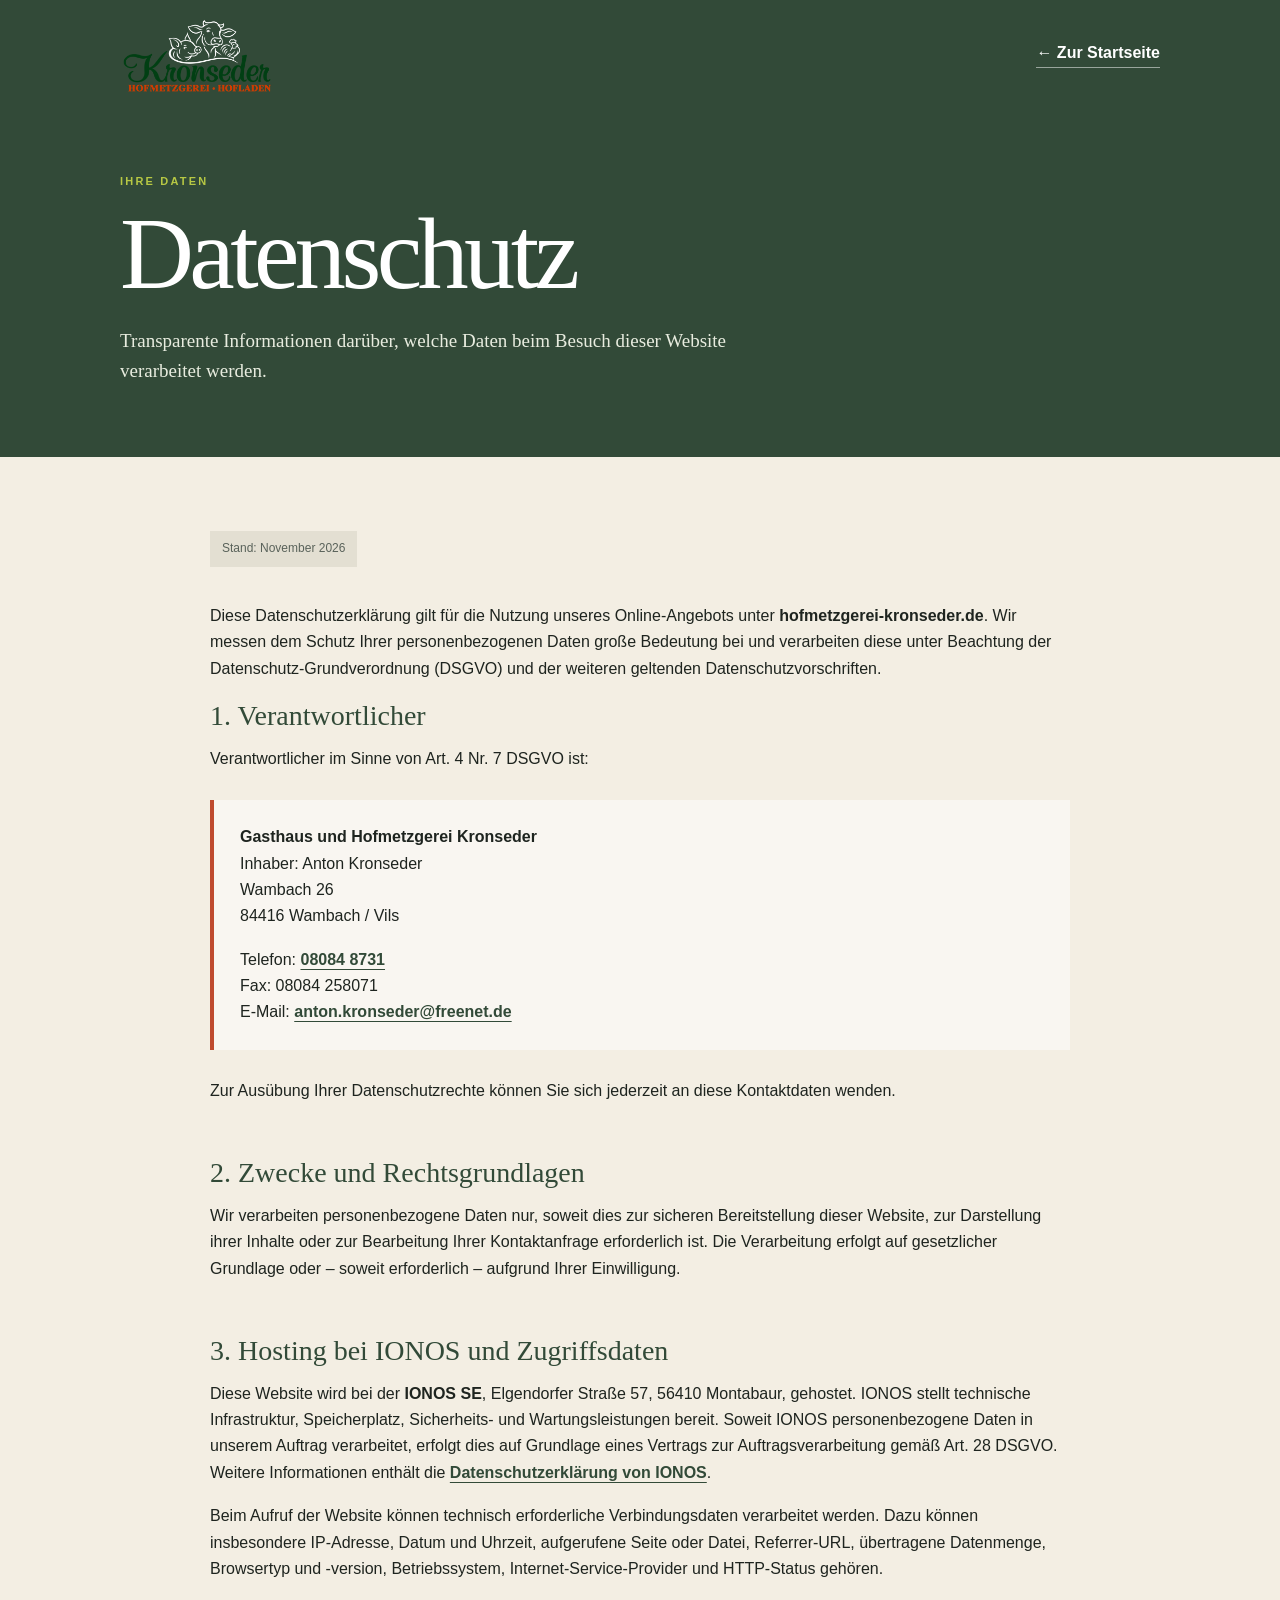
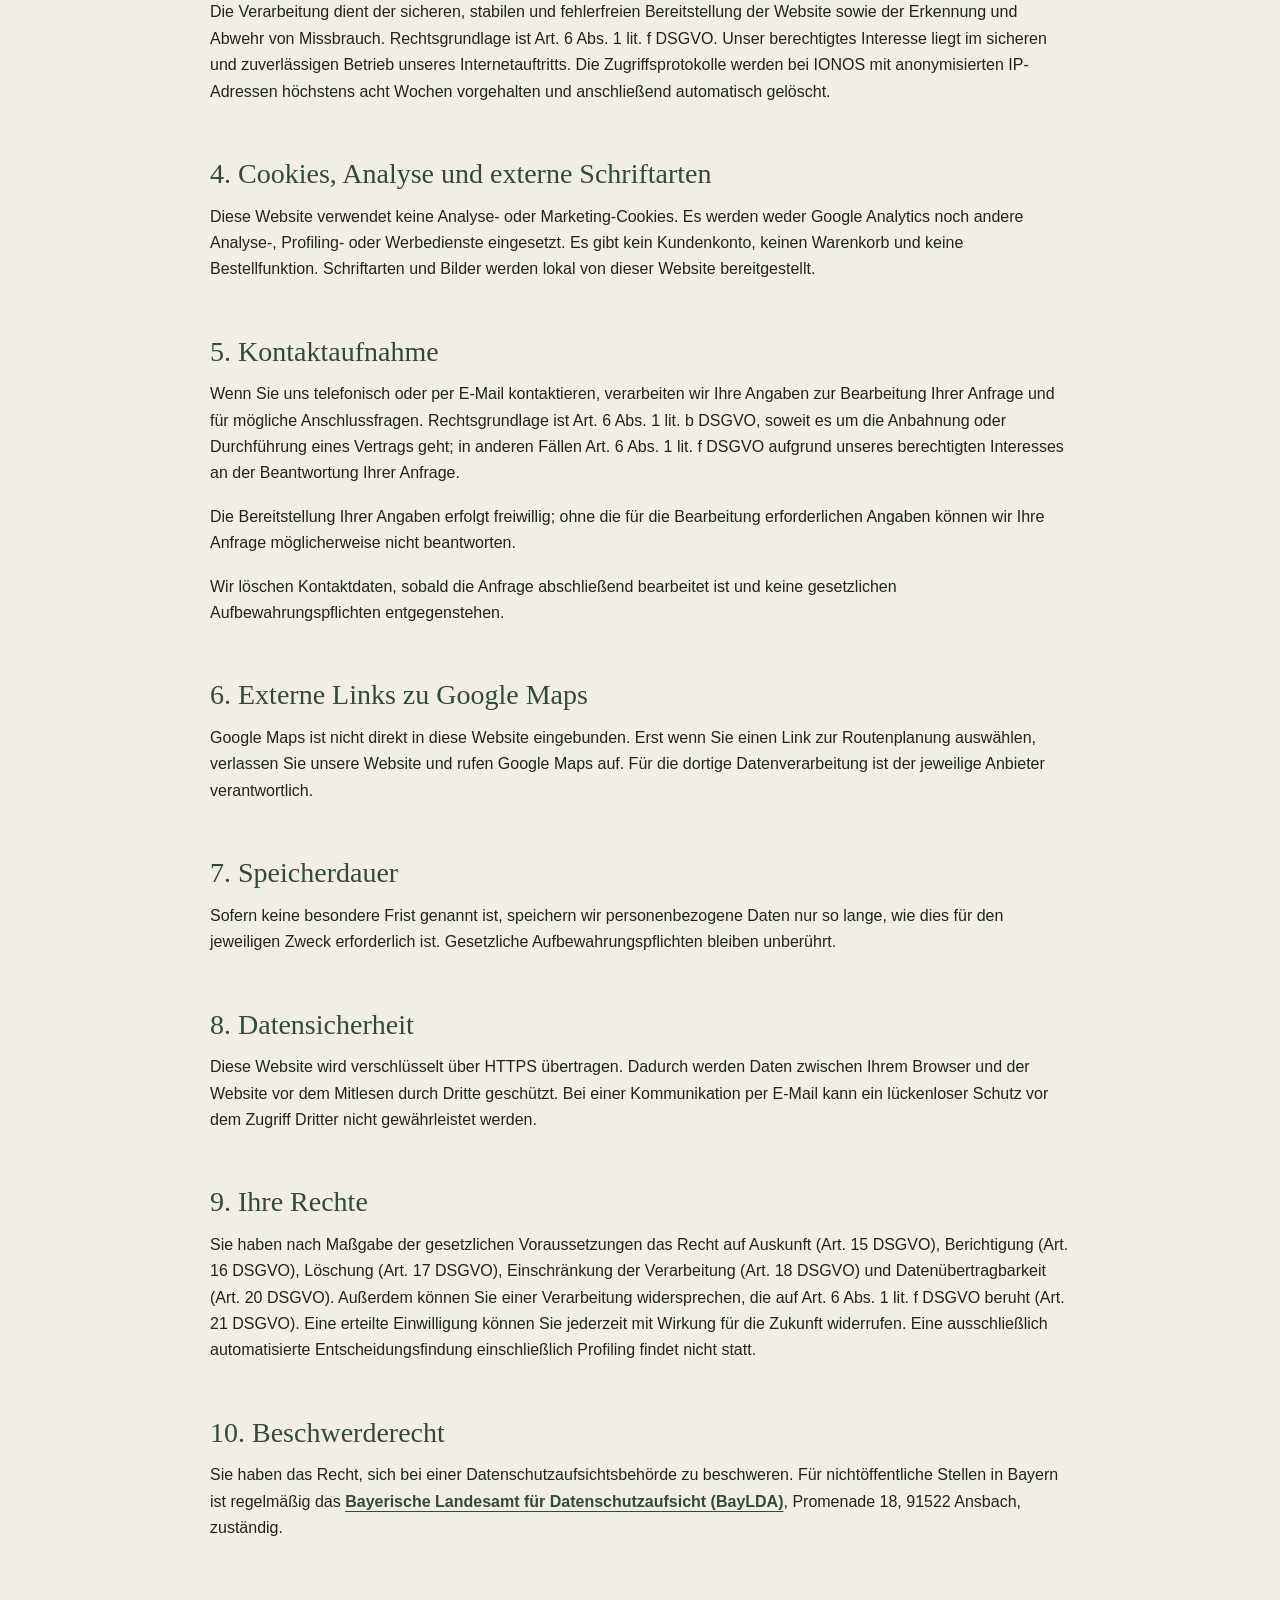
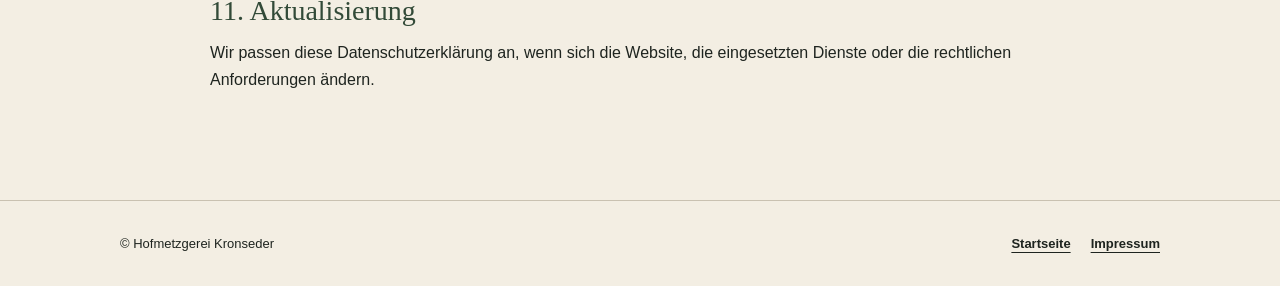
==== site/datenschutz.html @ 896184df "V59_00: Sicherheits-Header (HSTS, CSP u. a.), Inline-Styles in site-overrides.css, Weiterleitung auf" ====
<!doctype html><html lang="de"><head><meta charset="utf-8"><meta name="viewport" content="width=device-width,initial-scale=1"><meta name="description" content="Datenschutzerklärung der Hofmetzgerei Kronseder."><title>Datenschutz · Hofmetzgerei Kronseder</title><link rel="canonical" href="https://hofmetzgerei-kronseder.de/datenschutz.html"><link rel="icon" href="assets/favicon-16.png" type="image/png" sizes="16x16"><link rel="icon" href="assets/favicon-32.png" type="image/png" sizes="32x32"><link rel="apple-touch-icon" href="assets/apple-touch-icon.png" sizes="180x180"><link rel="manifest" href="site.webmanifest"><meta name="theme-color" content="#324a38"><link rel="stylesheet" href="legal.css"></head><body>
<header class="legal-header"><nav class="legal-nav"><a href="index.html"><img src="assets/logo-kronseder-footer-web.png" alt="Kronseder – Hofmetzgerei und Hofladen" width="600" height="300" decoding="async"></a><a class="back" href="index.html">← Zur Startseite</a></nav><div class="hero"><p class="eyebrow">Ihre Daten</p><h1>Datenschutz</h1><p>Transparente Informationen darüber, welche Daten beim Besuch dieser Website verarbeitet werden.</p></div></header>
<main class="legal-main"><span class="meta">Stand: November 2026</span><p>Diese Datenschutzerklärung gilt für die Nutzung unseres Online-Angebots unter <strong>hofmetzgerei-kronseder.de</strong>. Wir messen dem Schutz Ihrer personenbezogenen Daten große Bedeutung bei und verarbeiten diese unter Beachtung der Datenschutz-Grundverordnung (DSGVO) und der weiteren geltenden Datenschutzvorschriften.</p>
<h2>1. Verantwortlicher</h2><p>Verantwortlicher im Sinne von Art. 4 Nr. 7 DSGVO ist:</p><div class="info-box"><p><strong>Gasthaus und Hofmetzgerei Kronseder</strong><br>Inhaber: Anton Kronseder<br>Wambach 26<br>84416 Wambach / Vils</p><p>Telefon: <a href="tel:+4980848731">08084 8731</a><br>Fax: 08084 258071<br>E-Mail: <a href="mailto:anton.kronseder@freenet.de">anton.kronseder@freenet.de</a></p></div><p>Zur Ausübung Ihrer Datenschutzrechte können Sie sich jederzeit an diese Kontaktdaten wenden.</p>
<h2>2. Zwecke und Rechtsgrundlagen</h2><p>Wir verarbeiten personenbezogene Daten nur, soweit dies zur sicheren Bereitstellung dieser Website, zur Darstellung ihrer Inhalte oder zur Bearbeitung Ihrer Kontaktanfrage erforderlich ist. Die Verarbeitung erfolgt auf gesetzlicher Grundlage oder – soweit erforderlich – aufgrund Ihrer Einwilligung.</p>
<h2>3. Hosting bei IONOS und Zugriffsdaten</h2><p>Diese Website wird bei der <strong>IONOS SE</strong>, Elgendorfer Straße 57, 56410 Montabaur, gehostet. IONOS stellt technische Infrastruktur, Speicherplatz, Sicherheits- und Wartungsleistungen bereit. Soweit IONOS personenbezogene Daten in unserem Auftrag verarbeitet, erfolgt dies auf Grundlage eines Vertrags zur Auftragsverarbeitung gemäß Art. 28 DSGVO. Weitere Informationen enthält die <a href="https://www.ionos.de/terms-gtc/datenschutzerklaerung/" target="_blank" rel="noopener">Datenschutzerklärung von IONOS</a>.</p><p>Beim Aufruf der Website können technisch erforderliche Verbindungsdaten verarbeitet werden. Dazu können insbesondere IP-Adresse, Datum und Uhrzeit, aufgerufene Seite oder Datei, Referrer-URL, übertragene Datenmenge, Browsertyp und -version, Betriebssystem, Internet-Service-Provider und HTTP-Status gehören.</p><p>Die Verarbeitung dient der sicheren, stabilen und fehlerfreien Bereitstellung der Website sowie der Erkennung und Abwehr von Missbrauch. Rechtsgrundlage ist Art. 6 Abs. 1 lit. f DSGVO. Unser berechtigtes Interesse liegt im sicheren und zuverlässigen Betrieb unseres Internetauftritts. Die Zugriffsprotokolle werden bei IONOS mit anonymisierten IP-Adressen höchstens acht Wochen vorgehalten und anschließend automatisch gelöscht.</p>
<h2>4. Cookies, Analyse und externe Schriftarten</h2><p>Diese Website verwendet keine Analyse- oder Marketing-Cookies. Es werden weder Google Analytics noch andere Analyse-, Profiling- oder Werbedienste eingesetzt. Es gibt kein Kundenkonto, keinen Warenkorb und keine Bestellfunktion. Schriftarten und Bilder werden lokal von dieser Website bereitgestellt.</p>
<h2>5. Kontaktaufnahme</h2><p>Wenn Sie uns telefonisch oder per E-Mail kontaktieren, verarbeiten wir Ihre Angaben zur Bearbeitung Ihrer Anfrage und für mögliche Anschlussfragen. Rechtsgrundlage ist Art. 6 Abs. 1 lit. b DSGVO, soweit es um die Anbahnung oder Durchführung eines Vertrags geht; in anderen Fällen Art. 6 Abs. 1 lit. f DSGVO aufgrund unseres berechtigten Interesses an der Beantwortung Ihrer Anfrage.</p><p>Die Bereitstellung Ihrer Angaben erfolgt freiwillig; ohne die für die Bearbeitung erforderlichen Angaben können wir Ihre Anfrage möglicherweise nicht beantworten.</p><p>Wir löschen Kontaktdaten, sobald die Anfrage abschließend bearbeitet ist und keine gesetzlichen Aufbewahrungspflichten entgegenstehen.</p>
<h2>6. Externe Links zu Google Maps</h2><p>Google Maps ist nicht direkt in diese Website eingebunden. Erst wenn Sie einen Link zur Routenplanung auswählen, verlassen Sie unsere Website und rufen Google Maps auf. Für die dortige Datenverarbeitung ist der jeweilige Anbieter verantwortlich.</p>
<h2>7. Speicherdauer</h2><p>Sofern keine besondere Frist genannt ist, speichern wir personenbezogene Daten nur so lange, wie dies für den jeweiligen Zweck erforderlich ist. Gesetzliche Aufbewahrungspflichten bleiben unberührt.</p>
<h2>8. Datensicherheit</h2><p>Diese Website wird verschlüsselt über HTTPS übertragen. Dadurch werden Daten zwischen Ihrem Browser und der Website vor dem Mitlesen durch Dritte geschützt. Bei einer Kommunikation per E-Mail kann ein lückenloser Schutz vor dem Zugriff Dritter nicht gewährleistet werden.</p>
<h2>9. Ihre Rechte</h2><p>Sie haben nach Maßgabe der gesetzlichen Voraussetzungen das Recht auf Auskunft (Art. 15 DSGVO), Berichtigung (Art. 16 DSGVO), Löschung (Art. 17 DSGVO), Einschränkung der Verarbeitung (Art. 18 DSGVO) und Datenübertragbarkeit (Art. 20 DSGVO). Außerdem können Sie einer Verarbeitung widersprechen, die auf Art. 6 Abs. 1 lit. f DSGVO beruht (Art. 21 DSGVO). Eine erteilte Einwilligung können Sie jederzeit mit Wirkung für die Zukunft widerrufen. Eine ausschließlich automatisierte Entscheidungsfindung einschließlich Profiling findet nicht statt.</p>
<h2>10. Beschwerderecht</h2><p>Sie haben das Recht, sich bei einer Datenschutzaufsichtsbehörde zu beschweren. Für nichtöffentliche Stellen in Bayern ist regelmäßig das <a href="https://www.lda.bayern.de/de/kontakt.html" target="_blank" rel="noopener">Bayerische Landesamt für Datenschutzaufsicht (BayLDA)</a>, Promenade 18, 91522 Ansbach, zuständig.</p>
<h2>11. Aktualisierung</h2><p>Wir passen diese Datenschutzerklärung an, wenn sich die Website, die eingesetzten Dienste oder die rechtlichen Anforderungen ändern.</p></main>
<footer class="legal-footer"><div class="legal-footer-inner"><span>© Hofmetzgerei Kronseder</span><nav><a href="index.html">Startseite</a><a href="impressum.html">Impressum</a></nav></div></footer></body></html>
---- site/legal.css ----
:root{--cream:#f3eee3;--ink:#1e241f;--green:#324a38;--lime:#b7c844;--rust:#bf4b2f;--line:#c9c1b1}*{box-sizing:border-box}html{scroll-behavior:smooth}body{margin:0;background:var(--cream);color:var(--ink);font-family:Arial,Helvetica,sans-serif;line-height:1.65}.legal-header{background:var(--green);color:white}.legal-nav{width:min(1040px,calc(100% - 40px));margin:auto;min-height:108px;display:flex;align-items:center;justify-content:space-between;gap:28px}.legal-nav img{display:block;width:min(210px,52vw);height:78px;object-fit:contain;object-position:left center}.back{color:white;text-decoration:none;font-weight:800;border-bottom:1px solid rgba(255,255,255,.5)}.hero{width:min(1040px,calc(100% - 40px));margin:auto;padding:64px 0 72px}.eyebrow{margin:0 0 18px;color:var(--lime);font-size:11px;font-weight:800;letter-spacing:.2em;text-transform:uppercase}.hero h1{margin:0;font:400 clamp(3.4rem,8vw,7.5rem)/.9 Georgia,'Times New Roman',serif;letter-spacing:-.045em}.hero p:last-child{max-width:650px;margin:26px 0 0;font:19px/1.55 Georgia,'Times New Roman',serif;color:#e8ecdf}.legal-main{width:min(860px,calc(100% - 40px));margin:0 auto;padding:74px 0 90px}.meta{display:inline-block;margin-bottom:36px;padding:8px 12px;background:#e3dfd2;color:#59625a;font-size:12px}.legal-main h2{margin:52px 0 13px;font:400 28px/1.2 Georgia,'Times New Roman',serif;color:var(--green)}.legal-main h2:first-of-type{margin-top:0}.legal-main p{margin:0 0 17px}.legal-main a{color:var(--green);font-weight:700;text-underline-offset:4px}.info-box{margin:28px 0;padding:24px 26px;border-left:4px solid var(--rust);background:rgba(255,255,255,.52)}.info-box p:last-child{margin-bottom:0}.legal-footer{border-top:1px solid var(--line);padding:32px 20px}.legal-footer-inner{width:min(1040px,100%);margin:auto;display:flex;align-items:center;justify-content:space-between;gap:25px;font-size:13px}.legal-footer nav{display:flex;gap:20px}.legal-footer a{color:var(--ink);font-weight:700;text-underline-offset:4px}@media(max-width:620px){.legal-nav{min-height:90px}.legal-nav img{width:170px;height:64px}.hero{padding:48px 0 56px}.legal-main{padding:56px 0 70px}.legal-footer-inner{align-items:flex-start;flex-direction:column}.legal-footer nav{flex-wrap:wrap}}
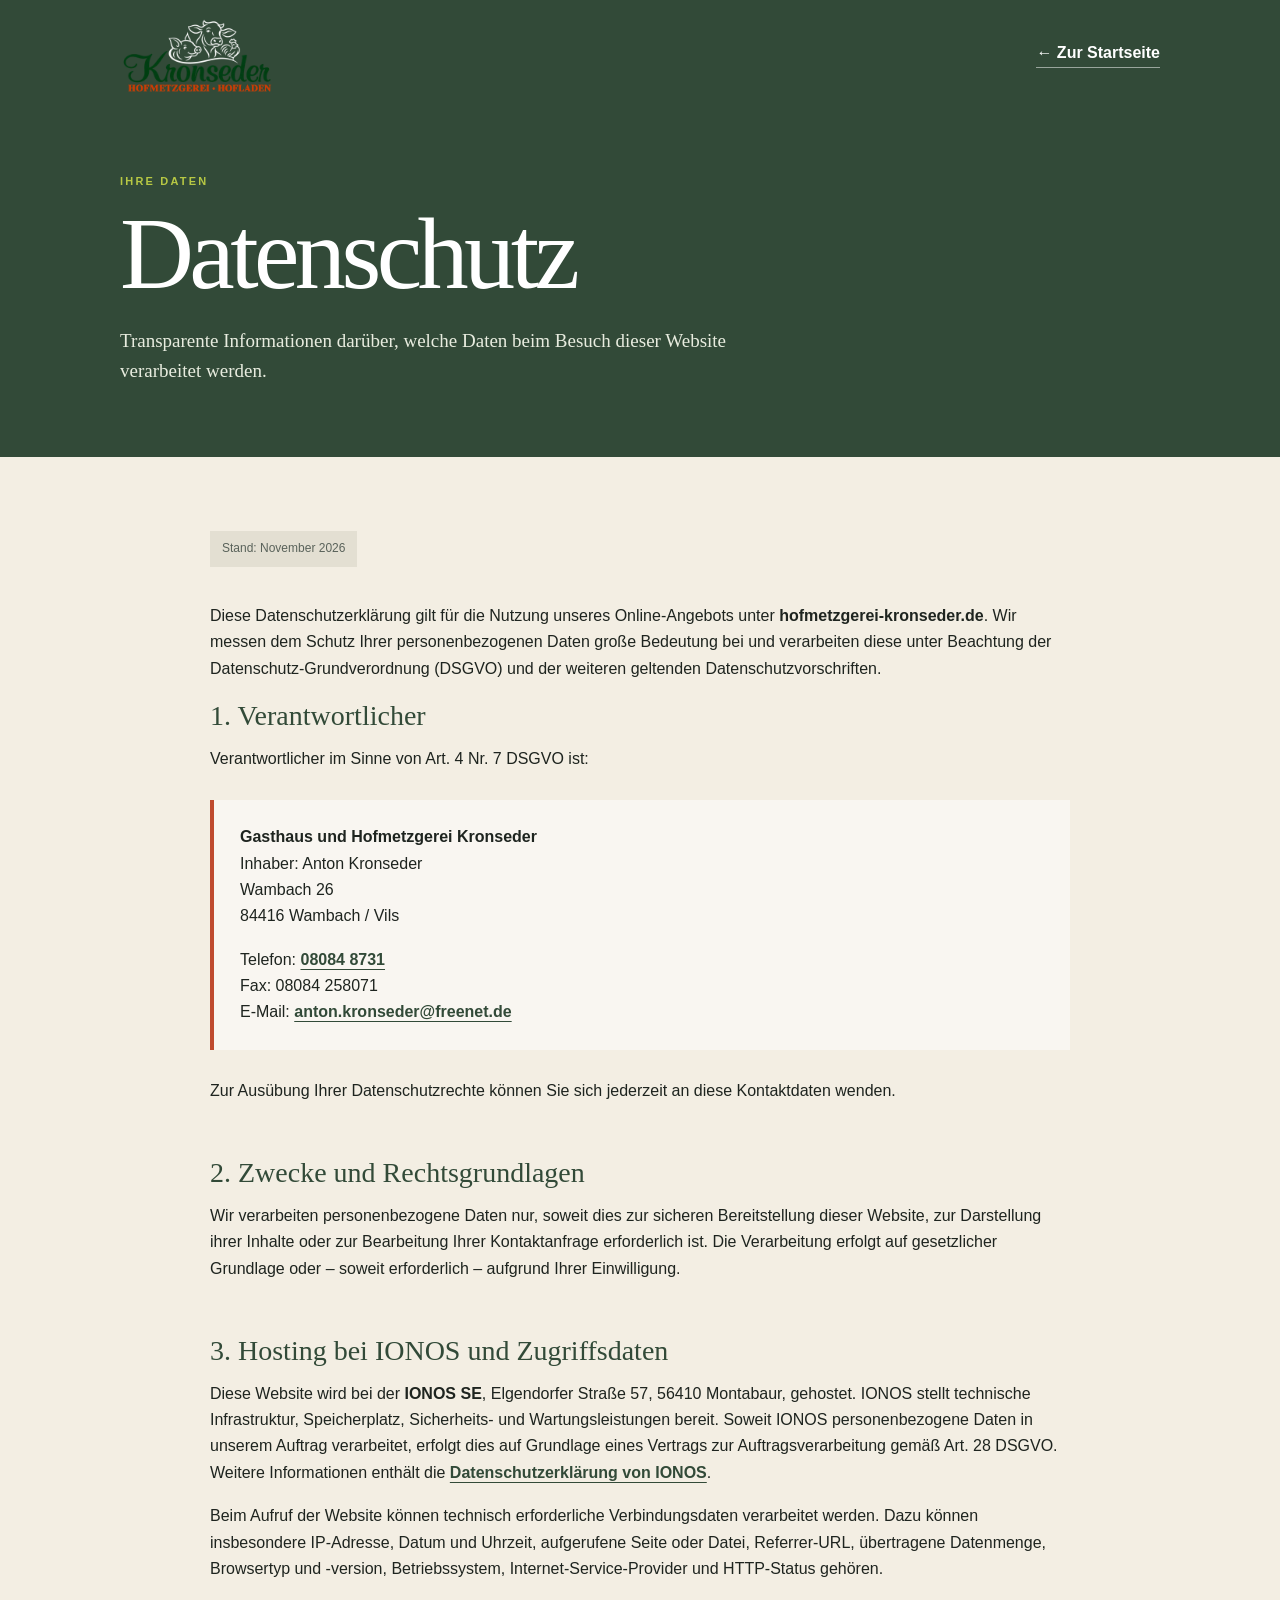
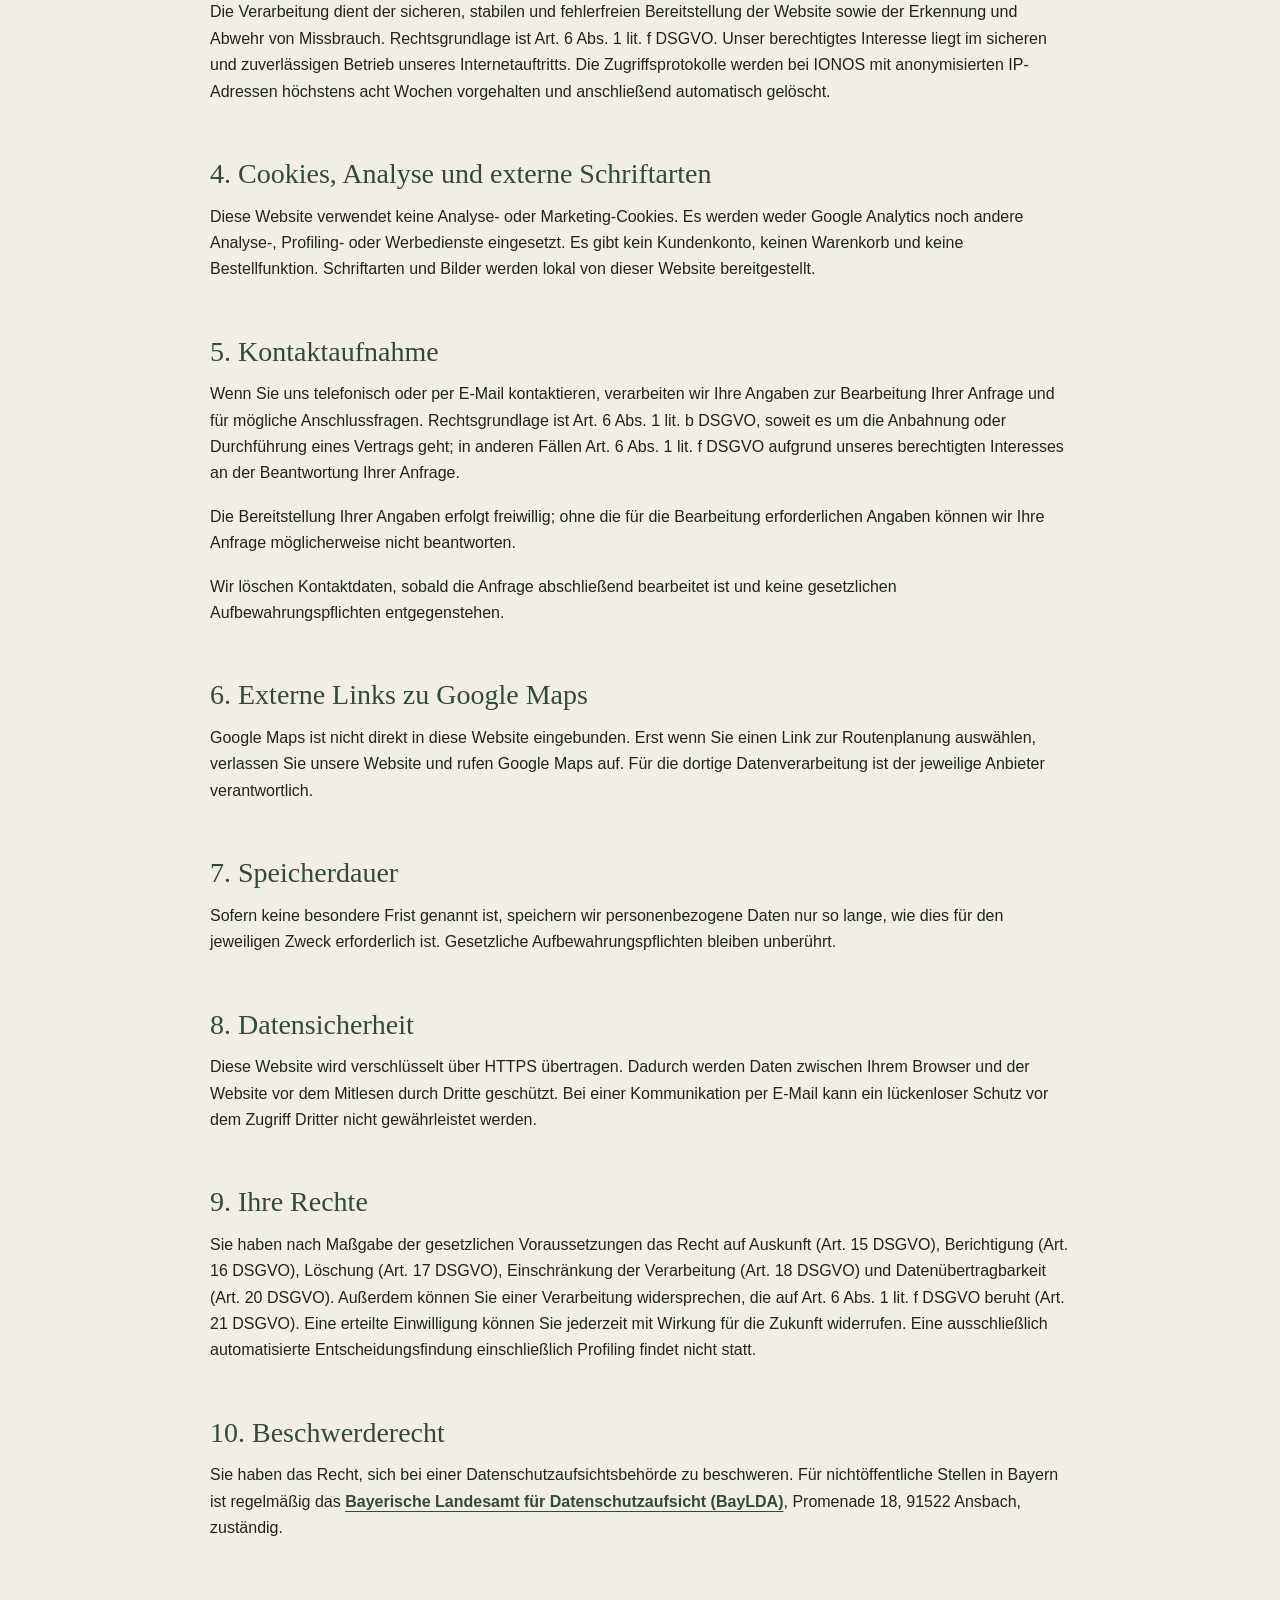
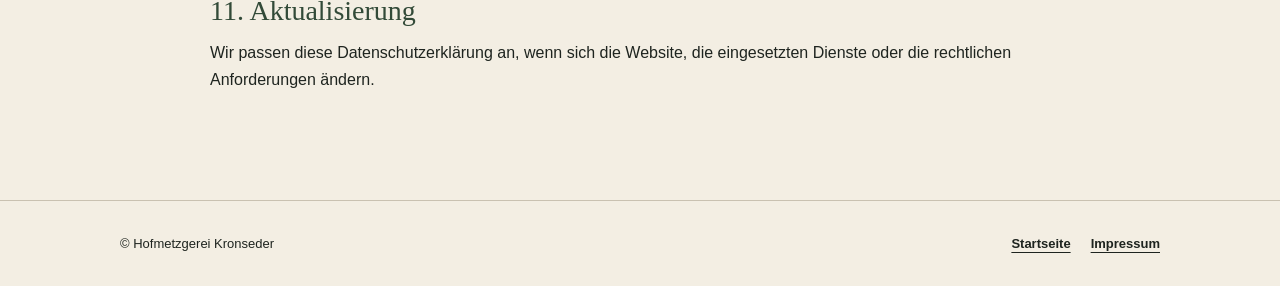
==== commit 832e72ec: "V59_01: Bilder als WebP (3,4 → 0,7 MB), SEO (Titel, Open Graph, JSON-LD, robots.txt, sitemap.xml), K" ====
--- a/site/datenschutz.html
+++ b/site/datenschutz.html
@@ -1,5 +1,5 @@
 <!doctype html><html lang="de"><head><meta charset="utf-8"><meta name="viewport" content="width=device-width,initial-scale=1"><meta name="description" content="Datenschutzerklärung der Hofmetzgerei Kronseder."><title>Datenschutz · Hofmetzgerei Kronseder</title><link rel="canonical" href="https://hofmetzgerei-kronseder.de/datenschutz.html"><link rel="icon" href="assets/favicon-16.png" type="image/png" sizes="16x16"><link rel="icon" href="assets/favicon-32.png" type="image/png" sizes="32x32"><link rel="apple-touch-icon" href="assets/apple-touch-icon.png" sizes="180x180"><link rel="manifest" href="site.webmanifest"><meta name="theme-color" content="#324a38"><link rel="stylesheet" href="legal.css"></head><body>
-<header class="legal-header"><nav class="legal-nav"><a href="index.html"><img src="assets/logo-kronseder-footer-web.png" alt="Kronseder – Hofmetzgerei und Hofladen" width="600" height="300" decoding="async"></a><a class="back" href="index.html">← Zur Startseite</a></nav><div class="hero"><p class="eyebrow">Ihre Daten</p><h1>Datenschutz</h1><p>Transparente Informationen darüber, welche Daten beim Besuch dieser Website verarbeitet werden.</p></div></header>
+<header class="legal-header"><nav class="legal-nav"><a href="index.html"><img src="assets/logo-kronseder-footer-web.webp" alt="Kronseder – Hofmetzgerei und Hofladen" width="400" height="200" decoding="async"></a><a class="back" href="index.html">← Zur Startseite</a></nav><div class="hero"><p class="eyebrow">Ihre Daten</p><h1>Datenschutz</h1><p>Transparente Informationen darüber, welche Daten beim Besuch dieser Website verarbeitet werden.</p></div></header>
 <main class="legal-main"><span class="meta">Stand: November 2026</span><p>Diese Datenschutzerklärung gilt für die Nutzung unseres Online-Angebots unter <strong>hofmetzgerei-kronseder.de</strong>. Wir messen dem Schutz Ihrer personenbezogenen Daten große Bedeutung bei und verarbeiten diese unter Beachtung der Datenschutz-Grundverordnung (DSGVO) und der weiteren geltenden Datenschutzvorschriften.</p>
 <h2>1. Verantwortlicher</h2><p>Verantwortlicher im Sinne von Art. 4 Nr. 7 DSGVO ist:</p><div class="info-box"><p><strong>Gasthaus und Hofmetzgerei Kronseder</strong><br>Inhaber: Anton Kronseder<br>Wambach 26<br>84416 Wambach / Vils</p><p>Telefon: <a href="tel:+4980848731">08084 8731</a><br>Fax: 08084 258071<br>E-Mail: <a href="mailto:anton.kronseder@freenet.de">anton.kronseder@freenet.de</a></p></div><p>Zur Ausübung Ihrer Datenschutzrechte können Sie sich jederzeit an diese Kontaktdaten wenden.</p>
 <h2>2. Zwecke und Rechtsgrundlagen</h2><p>Wir verarbeiten personenbezogene Daten nur, soweit dies zur sicheren Bereitstellung dieser Website, zur Darstellung ihrer Inhalte oder zur Bearbeitung Ihrer Kontaktanfrage erforderlich ist. Die Verarbeitung erfolgt auf gesetzlicher Grundlage oder – soweit erforderlich – aufgrund Ihrer Einwilligung.</p>
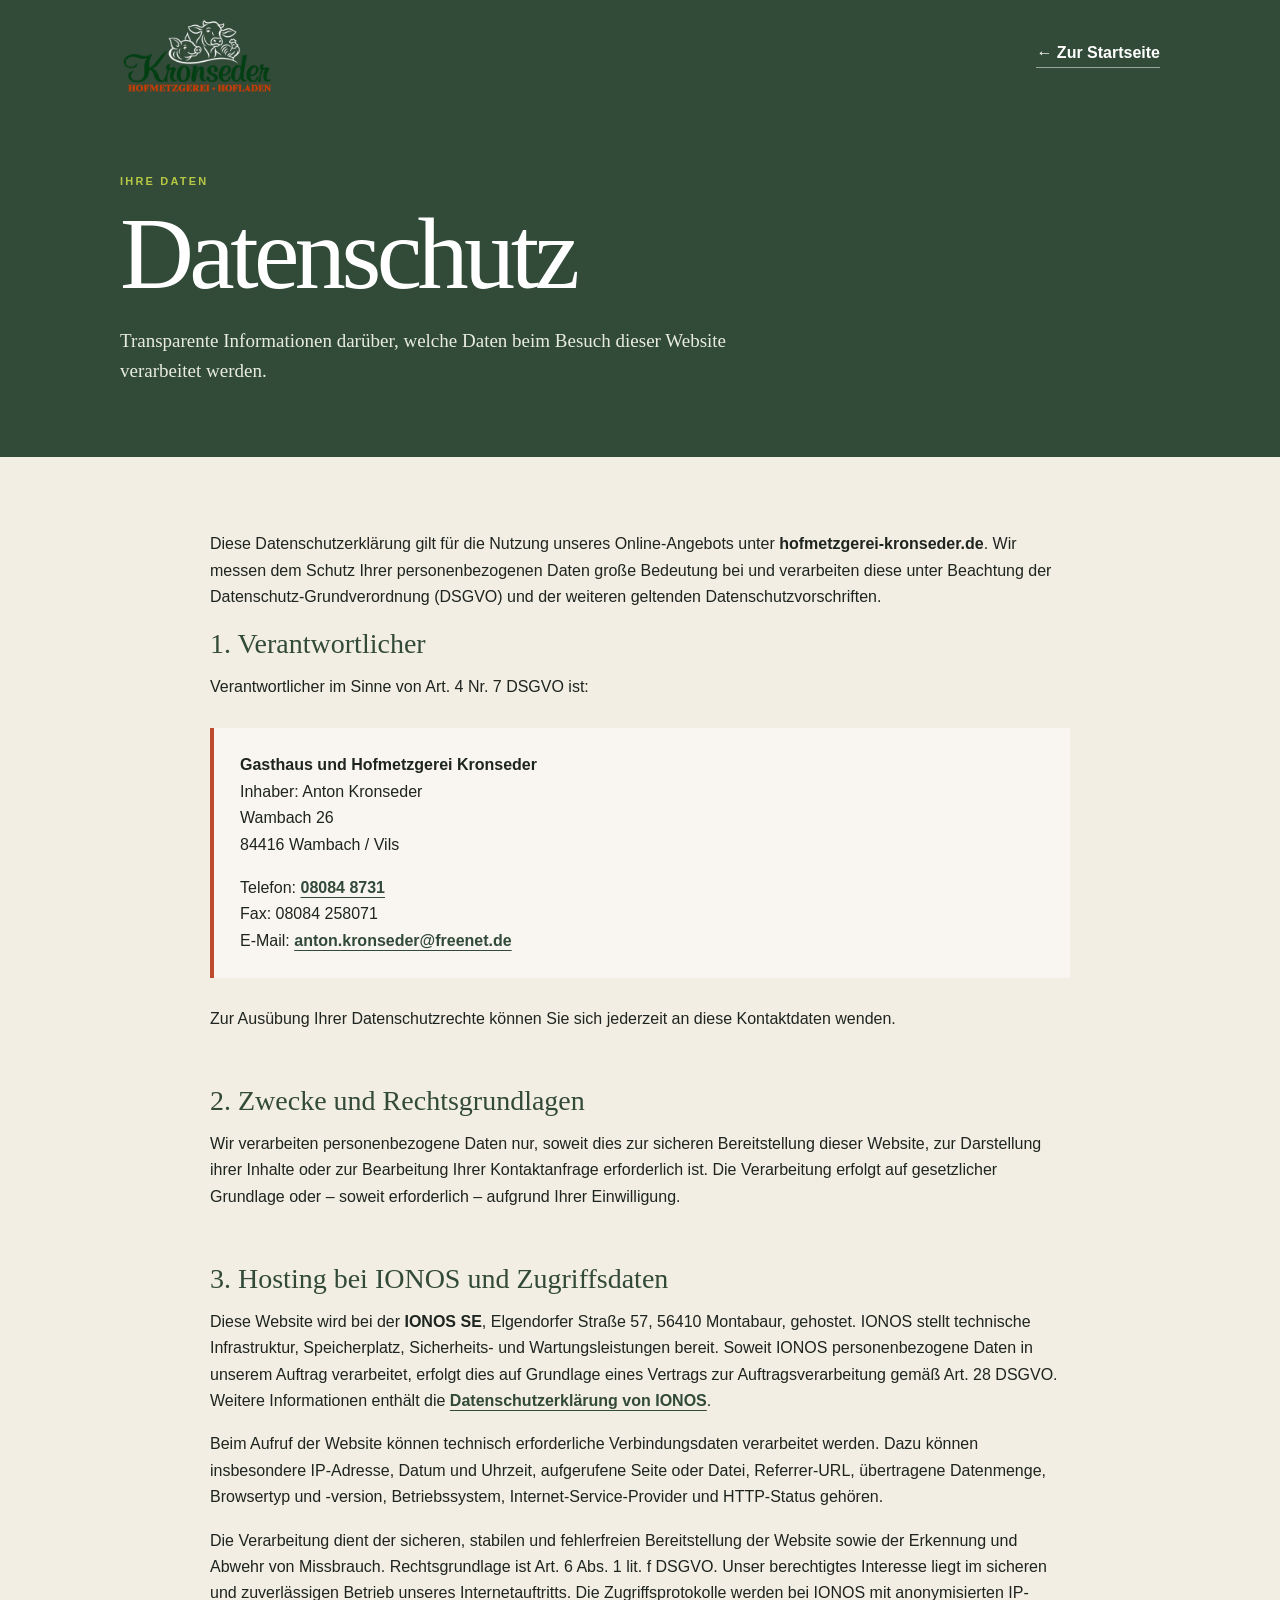
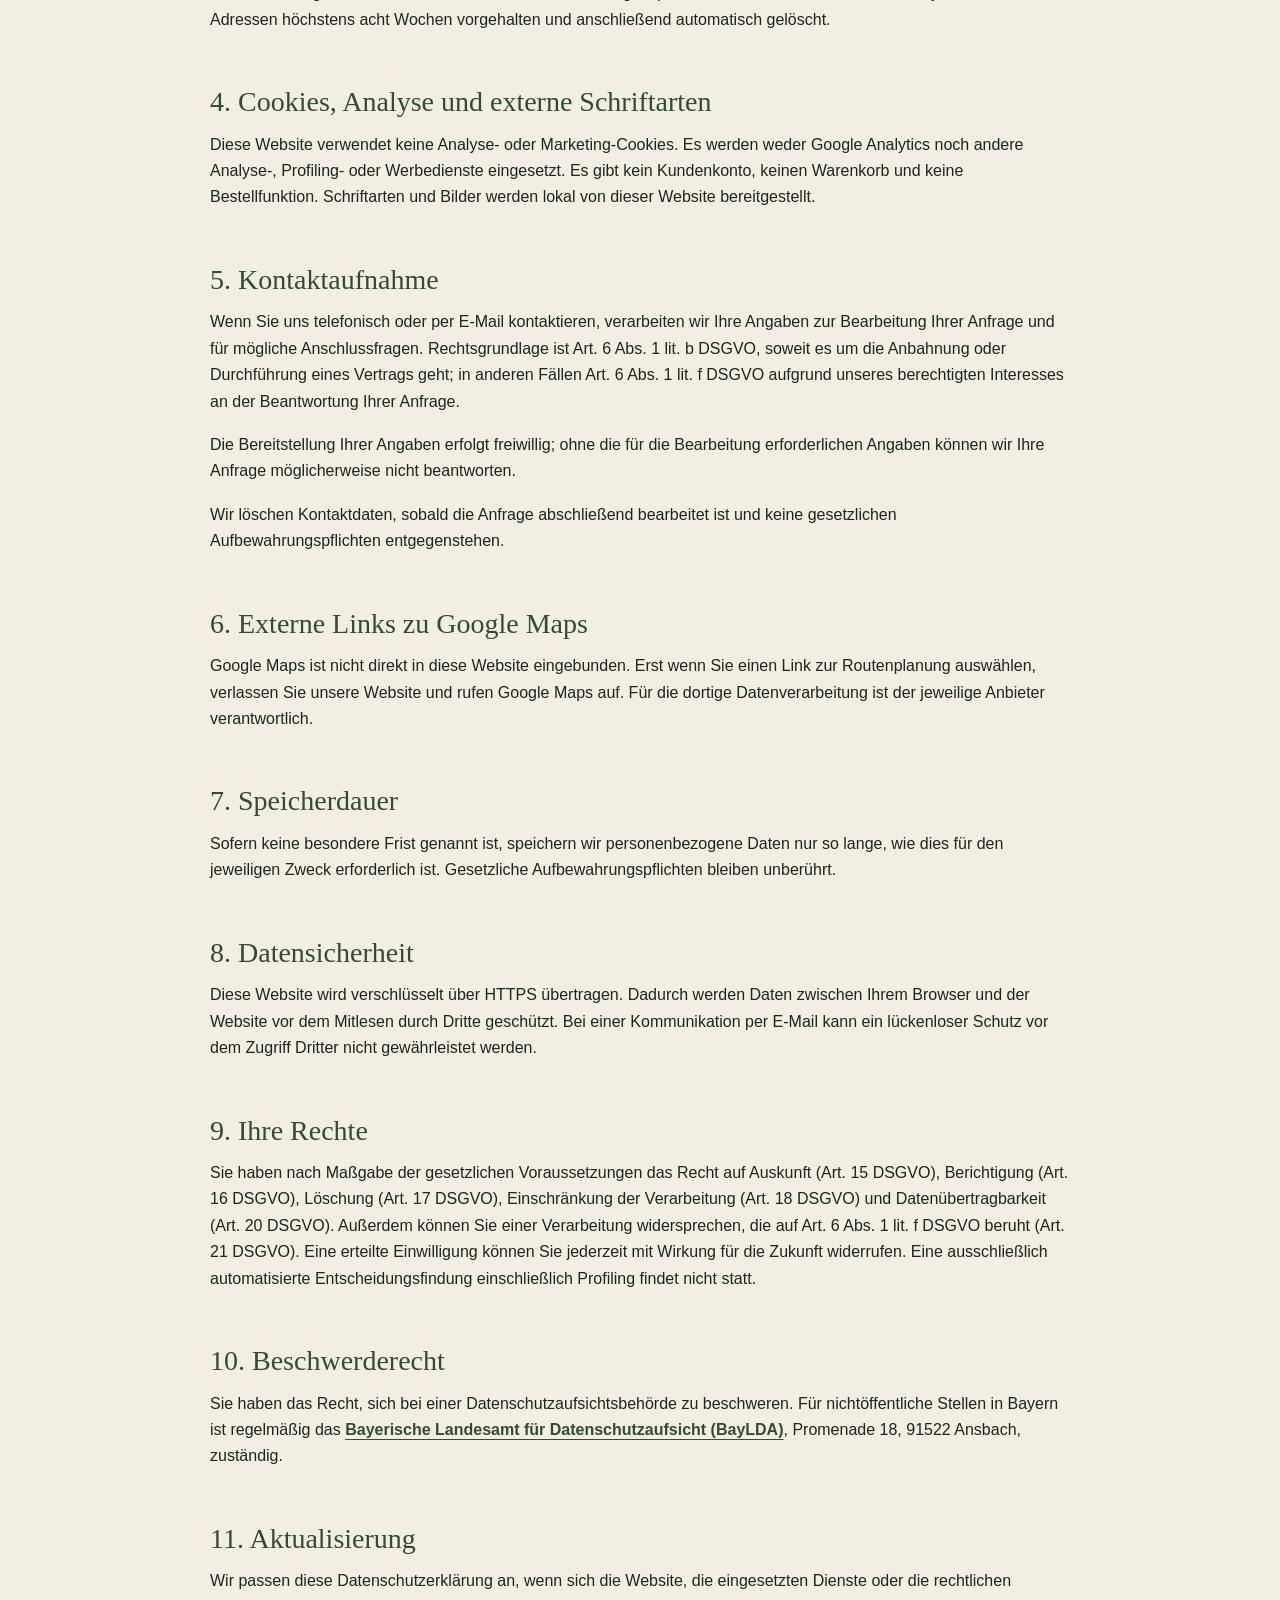
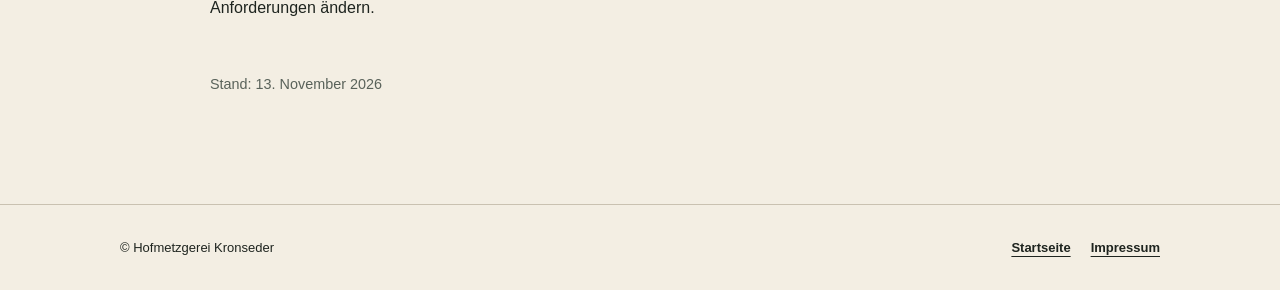
==== commit 5395ae8e: "Stand-Datum in Impressum und Datenschutz vereinheitlicht (wie Purainer)" ====
--- a/site/datenschutz.html
+++ b/site/datenschutz.html
@@ -1,6 +1,6 @@
 <!doctype html><html lang="de"><head><meta charset="utf-8"><meta name="viewport" content="width=device-width,initial-scale=1"><meta name="description" content="Datenschutzerklärung der Hofmetzgerei Kronseder."><title>Datenschutz · Hofmetzgerei Kronseder</title><link rel="canonical" href="https://hofmetzgerei-kronseder.de/datenschutz.html"><link rel="icon" href="assets/favicon-16.png" type="image/png" sizes="16x16"><link rel="icon" href="assets/favicon-32.png" type="image/png" sizes="32x32"><link rel="apple-touch-icon" href="assets/apple-touch-icon.png" sizes="180x180"><link rel="manifest" href="site.webmanifest"><meta name="theme-color" content="#324a38"><link rel="stylesheet" href="legal.css"></head><body>
 <header class="legal-header"><nav class="legal-nav"><a href="index.html"><img src="assets/logo-kronseder-footer-web.webp" alt="Kronseder – Hofmetzgerei und Hofladen" width="400" height="200" decoding="async"></a><a class="back" href="index.html">← Zur Startseite</a></nav><div class="hero"><p class="eyebrow">Ihre Daten</p><h1>Datenschutz</h1><p>Transparente Informationen darüber, welche Daten beim Besuch dieser Website verarbeitet werden.</p></div></header>
-<main class="legal-main"><span class="meta">Stand: November 2026</span><p>Diese Datenschutzerklärung gilt für die Nutzung unseres Online-Angebots unter <strong>hofmetzgerei-kronseder.de</strong>. Wir messen dem Schutz Ihrer personenbezogenen Daten große Bedeutung bei und verarbeiten diese unter Beachtung der Datenschutz-Grundverordnung (DSGVO) und der weiteren geltenden Datenschutzvorschriften.</p>
+<main class="legal-main"><p>Diese Datenschutzerklärung gilt für die Nutzung unseres Online-Angebots unter <strong>hofmetzgerei-kronseder.de</strong>. Wir messen dem Schutz Ihrer personenbezogenen Daten große Bedeutung bei und verarbeiten diese unter Beachtung der Datenschutz-Grundverordnung (DSGVO) und der weiteren geltenden Datenschutzvorschriften.</p>
 <h2>1. Verantwortlicher</h2><p>Verantwortlicher im Sinne von Art. 4 Nr. 7 DSGVO ist:</p><div class="info-box"><p><strong>Gasthaus und Hofmetzgerei Kronseder</strong><br>Inhaber: Anton Kronseder<br>Wambach 26<br>84416 Wambach / Vils</p><p>Telefon: <a href="tel:+4980848731">08084 8731</a><br>Fax: 08084 258071<br>E-Mail: <a href="mailto:anton.kronseder@freenet.de">anton.kronseder@freenet.de</a></p></div><p>Zur Ausübung Ihrer Datenschutzrechte können Sie sich jederzeit an diese Kontaktdaten wenden.</p>
 <h2>2. Zwecke und Rechtsgrundlagen</h2><p>Wir verarbeiten personenbezogene Daten nur, soweit dies zur sicheren Bereitstellung dieser Website, zur Darstellung ihrer Inhalte oder zur Bearbeitung Ihrer Kontaktanfrage erforderlich ist. Die Verarbeitung erfolgt auf gesetzlicher Grundlage oder – soweit erforderlich – aufgrund Ihrer Einwilligung.</p>
 <h2>3. Hosting bei IONOS und Zugriffsdaten</h2><p>Diese Website wird bei der <strong>IONOS SE</strong>, Elgendorfer Straße 57, 56410 Montabaur, gehostet. IONOS stellt technische Infrastruktur, Speicherplatz, Sicherheits- und Wartungsleistungen bereit. Soweit IONOS personenbezogene Daten in unserem Auftrag verarbeitet, erfolgt dies auf Grundlage eines Vertrags zur Auftragsverarbeitung gemäß Art. 28 DSGVO. Weitere Informationen enthält die <a href="https://www.ionos.de/terms-gtc/datenschutzerklaerung/" target="_blank" rel="noopener">Datenschutzerklärung von IONOS</a>.</p><p>Beim Aufruf der Website können technisch erforderliche Verbindungsdaten verarbeitet werden. Dazu können insbesondere IP-Adresse, Datum und Uhrzeit, aufgerufene Seite oder Datei, Referrer-URL, übertragene Datenmenge, Browsertyp und -version, Betriebssystem, Internet-Service-Provider und HTTP-Status gehören.</p><p>Die Verarbeitung dient der sicheren, stabilen und fehlerfreien Bereitstellung der Website sowie der Erkennung und Abwehr von Missbrauch. Rechtsgrundlage ist Art. 6 Abs. 1 lit. f DSGVO. Unser berechtigtes Interesse liegt im sicheren und zuverlässigen Betrieb unseres Internetauftritts. Die Zugriffsprotokolle werden bei IONOS mit anonymisierten IP-Adressen höchstens acht Wochen vorgehalten und anschließend automatisch gelöscht.</p>
@@ -11,5 +11,5 @@
 <h2>8. Datensicherheit</h2><p>Diese Website wird verschlüsselt über HTTPS übertragen. Dadurch werden Daten zwischen Ihrem Browser und der Website vor dem Mitlesen durch Dritte geschützt. Bei einer Kommunikation per E-Mail kann ein lückenloser Schutz vor dem Zugriff Dritter nicht gewährleistet werden.</p>
 <h2>9. Ihre Rechte</h2><p>Sie haben nach Maßgabe der gesetzlichen Voraussetzungen das Recht auf Auskunft (Art. 15 DSGVO), Berichtigung (Art. 16 DSGVO), Löschung (Art. 17 DSGVO), Einschränkung der Verarbeitung (Art. 18 DSGVO) und Datenübertragbarkeit (Art. 20 DSGVO). Außerdem können Sie einer Verarbeitung widersprechen, die auf Art. 6 Abs. 1 lit. f DSGVO beruht (Art. 21 DSGVO). Eine erteilte Einwilligung können Sie jederzeit mit Wirkung für die Zukunft widerrufen. Eine ausschließlich automatisierte Entscheidungsfindung einschließlich Profiling findet nicht statt.</p>
 <h2>10. Beschwerderecht</h2><p>Sie haben das Recht, sich bei einer Datenschutzaufsichtsbehörde zu beschweren. Für nichtöffentliche Stellen in Bayern ist regelmäßig das <a href="https://www.lda.bayern.de/de/kontakt.html" target="_blank" rel="noopener">Bayerische Landesamt für Datenschutzaufsicht (BayLDA)</a>, Promenade 18, 91522 Ansbach, zuständig.</p>
-<h2>11. Aktualisierung</h2><p>Wir passen diese Datenschutzerklärung an, wenn sich die Website, die eingesetzten Dienste oder die rechtlichen Anforderungen ändern.</p></main>
+<h2>11. Aktualisierung</h2><p>Wir passen diese Datenschutzerklärung an, wenn sich die Website, die eingesetzten Dienste oder die rechtlichen Anforderungen ändern.</p><p class="legal-updated">Stand: 13. November 2026</p></main>
 <footer class="legal-footer"><div class="legal-footer-inner"><span>© Hofmetzgerei Kronseder</span><nav><a href="index.html">Startseite</a><a href="impressum.html">Impressum</a></nav></div></footer></body></html>
--- a/site/legal.css
+++ b/site/legal.css
@@ -1 +1 @@
-:root{--cream:#f3eee3;--ink:#1e241f;--green:#324a38;--lime:#b7c844;--rust:#bf4b2f;--line:#c9c1b1}*{box-sizing:border-box}html{scroll-behavior:smooth}body{margin:0;background:var(--cream);color:var(--ink);font-family:Arial,Helvetica,sans-serif;line-height:1.65}.legal-header{background:var(--green);color:white}.legal-nav{width:min(1040px,calc(100% - 40px));margin:auto;min-height:108px;display:flex;align-items:center;justify-content:space-between;gap:28px}.legal-nav img{display:block;width:min(210px,52vw);height:78px;object-fit:contain;object-position:left center}.back{color:white;text-decoration:none;font-weight:800;border-bottom:1px solid rgba(255,255,255,.5)}.hero{width:min(1040px,calc(100% - 40px));margin:auto;padding:64px 0 72px}.eyebrow{margin:0 0 18px;color:var(--lime);font-size:11px;font-weight:800;letter-spacing:.2em;text-transform:uppercase}.hero h1{margin:0;font:400 clamp(3.4rem,8vw,7.5rem)/.9 Georgia,'Times New Roman',serif;letter-spacing:-.045em}.hero p:last-child{max-width:650px;margin:26px 0 0;font:19px/1.55 Georgia,'Times New Roman',serif;color:#e8ecdf}.legal-main{width:min(860px,calc(100% - 40px));margin:0 auto;padding:74px 0 90px}.meta{display:inline-block;margin-bottom:36px;padding:8px 12px;background:#e3dfd2;color:#59625a;font-size:12px}.legal-main h2{margin:52px 0 13px;font:400 28px/1.2 Georgia,'Times New Roman',serif;color:var(--green)}.legal-main h2:first-of-type{margin-top:0}.legal-main p{margin:0 0 17px}.legal-main a{color:var(--green);font-weight:700;text-underline-offset:4px}.info-box{margin:28px 0;padding:24px 26px;border-left:4px solid var(--rust);background:rgba(255,255,255,.52)}.info-box p:last-child{margin-bottom:0}.legal-footer{border-top:1px solid var(--line);padding:32px 20px}.legal-footer-inner{width:min(1040px,100%);margin:auto;display:flex;align-items:center;justify-content:space-between;gap:25px;font-size:13px}.legal-footer nav{display:flex;gap:20px}.legal-footer a{color:var(--ink);font-weight:700;text-underline-offset:4px}@media(max-width:620px){.legal-nav{min-height:90px}.legal-nav img{width:170px;height:64px}.hero{padding:48px 0 56px}.legal-main{padding:56px 0 70px}.legal-footer-inner{align-items:flex-start;flex-direction:column}.legal-footer nav{flex-wrap:wrap}}
+:root{--cream:#f3eee3;--ink:#1e241f;--green:#324a38;--lime:#b7c844;--rust:#bf4b2f;--line:#c9c1b1}*{box-sizing:border-box}html{scroll-behavior:smooth}body{margin:0;background:var(--cream);color:var(--ink);font-family:Arial,Helvetica,sans-serif;line-height:1.65}.legal-header{background:var(--green);color:white}.legal-nav{width:min(1040px,calc(100% - 40px));margin:auto;min-height:108px;display:flex;align-items:center;justify-content:space-between;gap:28px}.legal-nav img{display:block;width:min(210px,52vw);height:78px;object-fit:contain;object-position:left center}.back{color:white;text-decoration:none;font-weight:800;border-bottom:1px solid rgba(255,255,255,.5)}.hero{width:min(1040px,calc(100% - 40px));margin:auto;padding:64px 0 72px}.eyebrow{margin:0 0 18px;color:var(--lime);font-size:11px;font-weight:800;letter-spacing:.2em;text-transform:uppercase}.hero h1{margin:0;font:400 clamp(3.4rem,8vw,7.5rem)/.9 Georgia,'Times New Roman',serif;letter-spacing:-.045em}.hero p:last-child{max-width:650px;margin:26px 0 0;font:19px/1.55 Georgia,'Times New Roman',serif;color:#e8ecdf}.legal-main{width:min(860px,calc(100% - 40px));margin:0 auto;padding:74px 0 90px}.meta{display:inline-block;margin-bottom:36px;padding:8px 12px;background:#e3dfd2;color:#59625a;font-size:12px}.legal-main h2{margin:52px 0 13px;font:400 28px/1.2 Georgia,'Times New Roman',serif;color:var(--green)}.legal-main h2:first-of-type{margin-top:0}.legal-main p{margin:0 0 17px}.legal-main a{color:var(--green);font-weight:700;text-underline-offset:4px}.info-box{margin:28px 0;padding:24px 26px;border-left:4px solid var(--rust);background:rgba(255,255,255,.52)}.info-box p:last-child{margin-bottom:0}.legal-footer{border-top:1px solid var(--line);padding:32px 20px}.legal-footer-inner{width:min(1040px,100%);margin:auto;display:flex;align-items:center;justify-content:space-between;gap:25px;font-size:13px}.legal-footer nav{display:flex;gap:20px}.legal-footer a{color:var(--ink);font-weight:700;text-underline-offset:4px}@media(max-width:620px){.legal-nav{min-height:90px}.legal-nav img{width:170px;height:64px}.hero{padding:48px 0 56px}.legal-main{padding:56px 0 70px}.legal-footer-inner{align-items:flex-start;flex-direction:column}.legal-footer nav{flex-wrap:wrap}}.legal-main .legal-updated{margin-top:52px;color:#59625a;font-size:.9rem}
